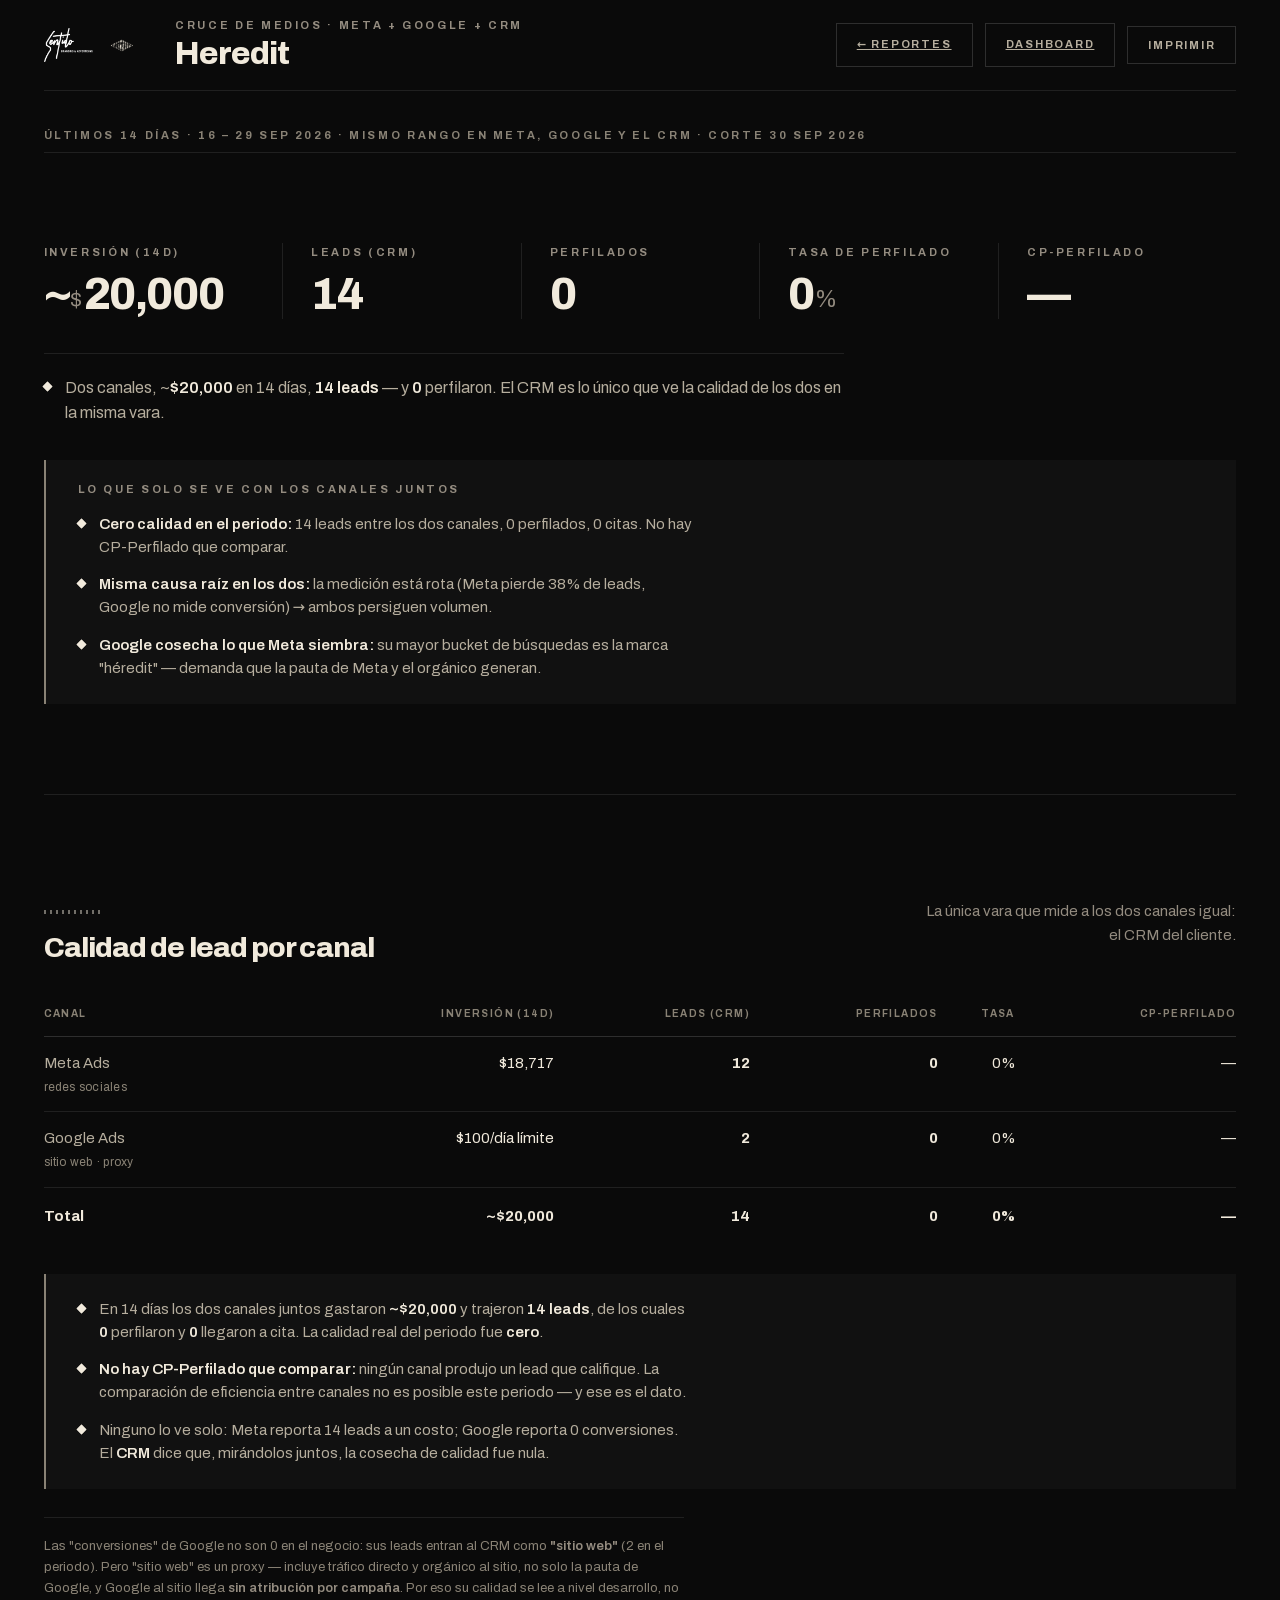
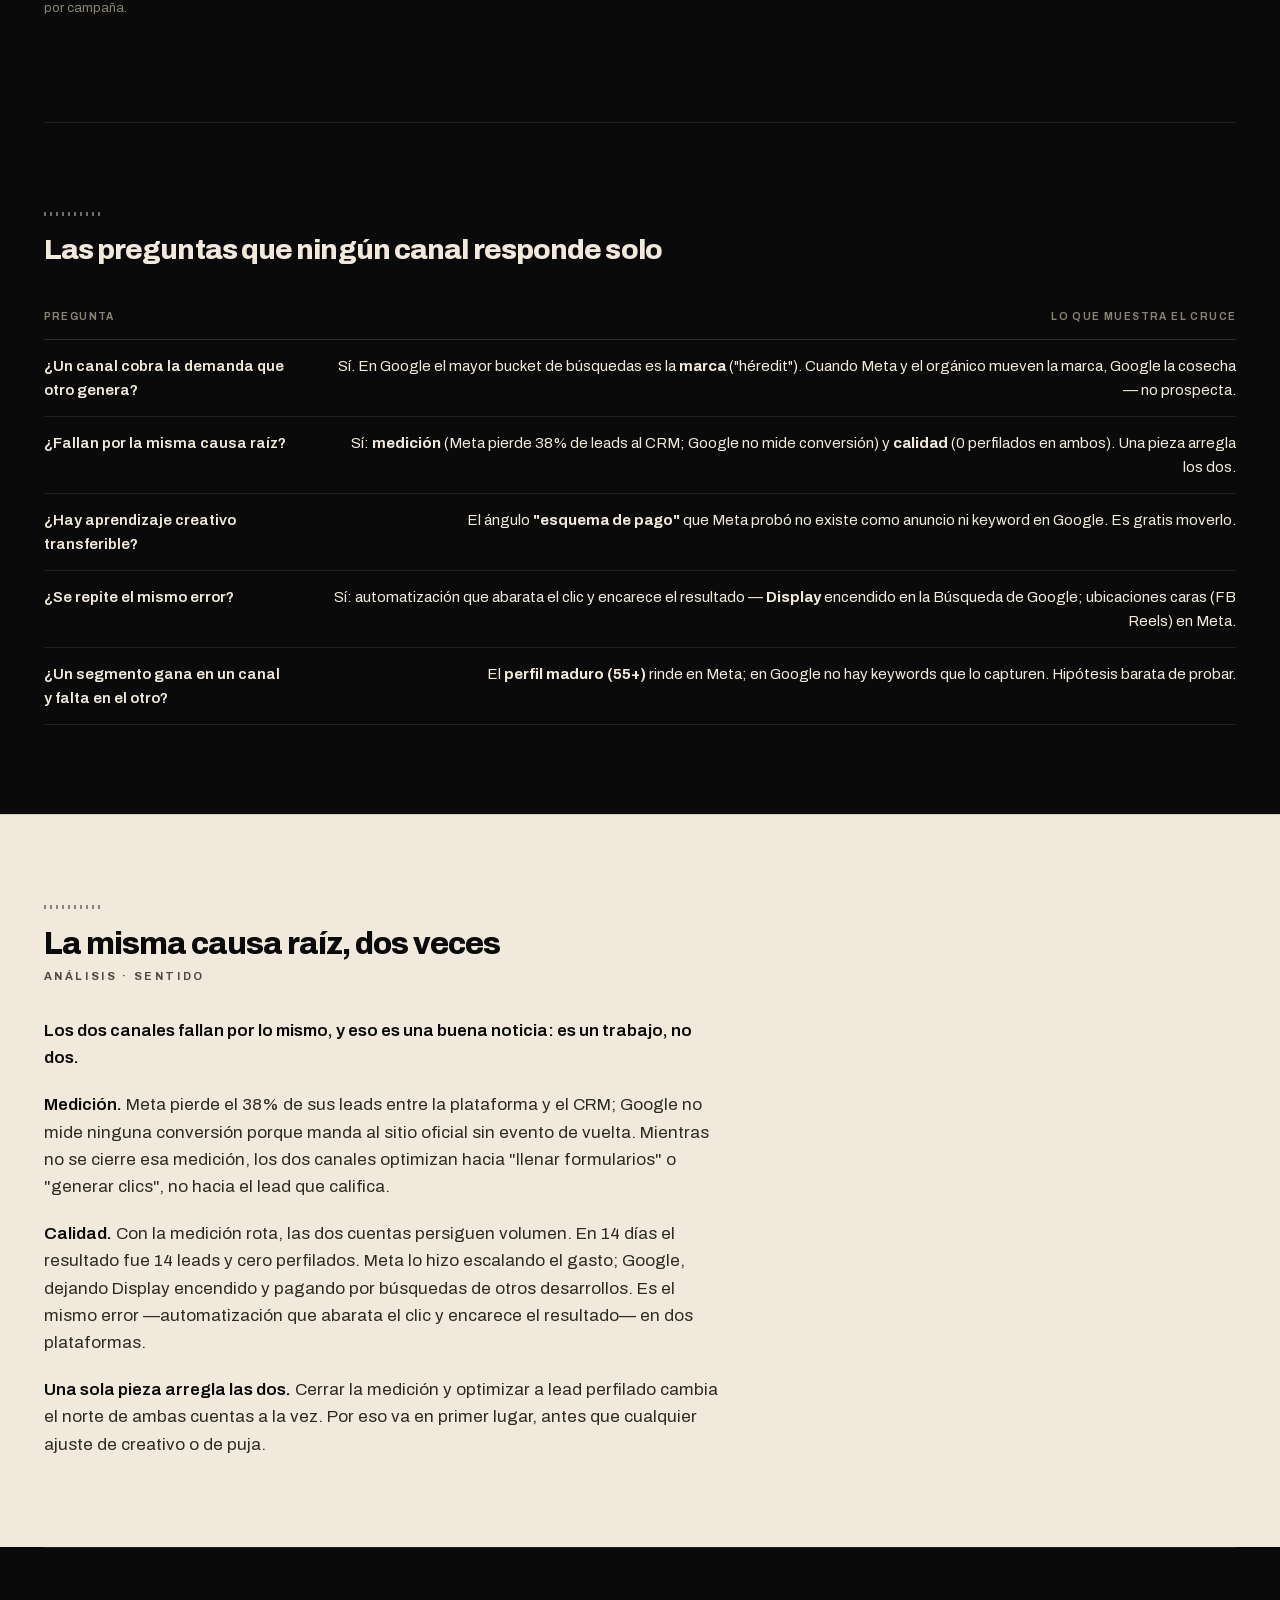
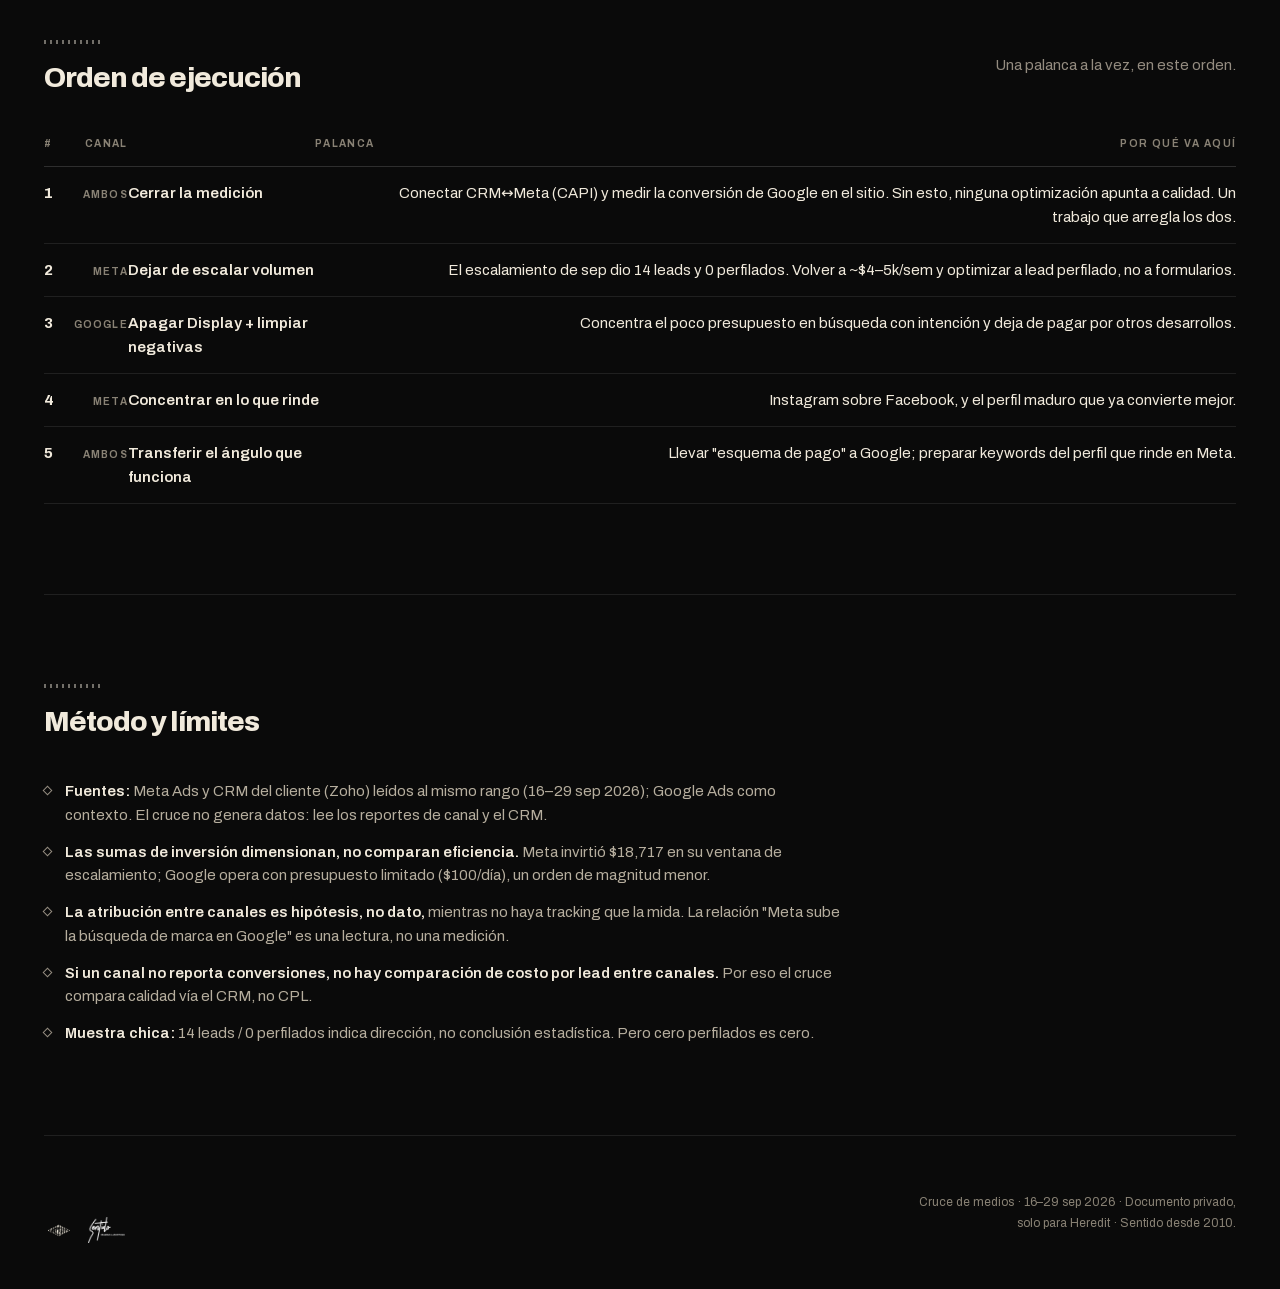
==== reportes/heredit/cruce-2026-09-30/index.html @ 1fc33a21 "Heredit: reporte de cruce de medios (Meta + Google + CRM), últimos 14 días - /reportes/heredit/cruce" ====
<!DOCTYPE html>
<html lang="es">
<head>
<meta charset="UTF-8">
<meta name="viewport" content="width=device-width, initial-scale=1">
<meta name="robots" content="noindex, nofollow">
<title>Heredit · Cruce de medios — 16–29 sep 2026</title>
<link rel="icon" href="/assets/favicon.png">
<link rel="apple-touch-icon" href="/assets/favicon-180.png">
<link rel="stylesheet" href="/assets/panel.css">
<link rel="stylesheet" href="/assets/reportes.css?v=2">
</head>
<body>
<div class="wrap">

  <header class="barra">
    <div class="marca">
      <img src="/assets/logo-sentido-nombre-light.png" alt="Sentido">
      <span class="ojo" aria-hidden="true"></span>
    </div>
    <div class="cliente">
      <span class="rotulo">Cruce de medios · Meta + Google + CRM</span>
      <h2>Heredit</h2>
    </div>
    <div class="controles no-print">
      <a class="btn btn--fantasma" href="/reportes/heredit">← Reportes</a>
      <a class="btn btn--fantasma" href="/heredit">Dashboard</a>
      <button class="btn btn--fantasma" id="imprimir" type="button">Imprimir</button>
    </div>
  </header>

  <section aria-label="Contexto" style="padding-block:28px 0">
    <p class="rotulo" style="color:var(--hueso-4)">
      Últimos 14 días · 16 – 29 sep 2026 · mismo rango en Meta, Google y el CRM · Corte 30 sep 2026
    </p>
  </section>

  <!-- Resumen / KPIs -->
  <section aria-label="Indicadores">
    <div class="kpis kpis--5" id="kpis"></div>
    <div class="an-kpi-slim"><span class="rombo rombo--lleno"></span>
      <span class="txt" id="headline"></span></div>
    <div class="analisis" style="margin-top:34px">
      <span class="rotulo">Lo que solo se ve con los canales juntos</span>
      <ul id="hallazgos"></ul>
    </div>
  </section>

  <!-- Calidad por canal (CRM) -->
  <section id="sec-calidad">
    <div class="cab"><div><div class="pleca"></div><h3>Calidad de lead por canal</h3></div>
      <p class="meta-nota">La única vara que mide a los dos canales igual: el CRM del cliente.</p></div>
    <table class="tabla">
      <thead><tr><th>Canal</th><th>Inversión (14d)</th><th>Leads (CRM)</th><th>Perfilados</th><th>Tasa</th><th>CP-Perfilado</th></tr></thead>
      <tbody id="calidad"></tbody>
    </table>
    <div class="analisis" style="margin-top:32px">
      <ul>
        <li><span class="rombo rombo--lleno"></span><span class="txt">En 14 días los dos canales juntos gastaron <b>~$20,000</b> y trajeron <b>14 leads</b>, de los cuales <b>0</b> perfilaron y <b>0</b> llegaron a cita. La calidad real del periodo fue <b>cero</b>.</span></li>
        <li><span class="rombo rombo--lleno"></span><span class="txt"><b>No hay CP-Perfilado que comparar:</b> ningún canal produjo un lead que califique. La comparación de eficiencia entre canales no es posible este periodo — y ese es el dato.</span></li>
        <li><span class="rombo rombo--lleno"></span><span class="txt">Ninguno lo ve solo: Meta reporta 14 leads a un costo; Google reporta 0 conversiones. El <b>CRM</b> dice que, mirándolos juntos, la cosecha de calidad fue nula.</span></li>
      </ul>
    </div>
    <p class="fuente-nota">Las "conversiones" de Google no son 0 en el negocio: sus leads entran al CRM como
      <b>"sitio web"</b> (2 en el periodo). Pero "sitio web" es un proxy — incluye tráfico directo y
      orgánico al sitio, no solo la pauta de Google, y Google al sitio llega <b>sin atribución por campaña</b>.
      Por eso su calidad se lee a nivel desarrollo, no por campaña.</p>
  </section>

  <!-- Las preguntas del cruce -->
  <section id="sec-preguntas">
    <div class="cab"><div><div class="pleca"></div><h3>Las preguntas que ningún canal responde solo</h3></div></div>
    <table class="tabla">
      <thead><tr><th>Pregunta</th><th>Lo que muestra el cruce</th></tr></thead>
      <tbody id="preguntas"></tbody>
    </table>
  </section>

  <!-- Causa raíz común -->
  <section class="papel" id="sec-causa">
    <div class="lectura" style="max-width:820px"><div class="pleca"></div><h3>La misma causa raíz, dos veces</h3>
      <div class="firma">Análisis · Sentido</div>
      <p><span class="en">Los dos canales fallan por lo mismo, y eso es una buena noticia: es un trabajo, no dos.</span></p>
      <p><span class="en">Medición.</span> Meta pierde el 38% de sus leads entre la plataforma y el CRM; Google no mide ninguna conversión porque manda al sitio oficial sin evento de vuelta. Mientras no se cierre esa medición, los dos canales optimizan hacia "llenar formularios" o "generar clics", no hacia el lead que califica.</p>
      <p><span class="en">Calidad.</span> Con la medición rota, las dos cuentas persiguen volumen. En 14 días el resultado fue 14 leads y cero perfilados. Meta lo hizo escalando el gasto; Google, dejando Display encendido y pagando por búsquedas de otros desarrollos. Es el mismo error —automatización que abarata el clic y encarece el resultado— en dos plataformas.</p>
      <p><span class="en">Una sola pieza arregla las dos.</span> Cerrar la medición y optimizar a lead perfilado cambia el norte de ambas cuentas a la vez. Por eso va en primer lugar, antes que cualquier ajuste de creativo o de puja.</p>
    </div>
  </section>

  <!-- Orden de ejecución -->
  <section id="sec-orden">
    <div class="cab"><div><div class="pleca"></div><h3>Orden de ejecución</h3></div>
      <p class="meta-nota">Una palanca a la vez, en este orden.</p></div>
    <table class="tabla">
      <thead><tr><th>#</th><th>Canal</th><th>Palanca</th><th>Por qué va aquí</th></tr></thead>
      <tbody id="orden"></tbody>
    </table>
  </section>

  <!-- Método -->
  <section id="sec-metodo">
    <div class="cab"><div><div class="pleca"></div><h3>Método y límites</h3></div></div>
    <ul class="metodo">
      <li><span class="rombo"></span><span><b>Fuentes:</b> Meta Ads y CRM del cliente (Zoho) leídos al mismo rango (16–29 sep 2026); Google Ads como contexto. El cruce no genera datos: lee los reportes de canal y el CRM.</span></li>
      <li><span class="rombo"></span><span><b>Las sumas de inversión dimensionan, no comparan eficiencia.</b> Meta invirtió $18,717 en su ventana de escalamiento; Google opera con presupuesto limitado ($100/día), un orden de magnitud menor.</span></li>
      <li><span class="rombo"></span><span><b>La atribución entre canales es hipótesis, no dato,</b> mientras no haya tracking que la mida. La relación "Meta sube la búsqueda de marca en Google" es una lectura, no una medición.</span></li>
      <li><span class="rombo"></span><span><b>Si un canal no reporta conversiones, no hay comparación de costo por lead entre canales.</b> Por eso el cruce compara calidad vía el CRM, no CPL.</span></li>
      <li><span class="rombo"></span><span><b>Muestra chica:</b> 14 leads / 0 perfilados indica dirección, no conclusión estadística. Pero cero perfilados es cero.</span></li>
    </ul>
  </section>

  <footer>
    <div class="fm"><span class="ojo" aria-hidden="true"></span>
      <img class="nom" src="/assets/logo-sentido-nombre-light.png" alt="Sentido"></div>
    <p class="fnota">Cruce de medios · 16–29 sep 2026 · Documento privado, solo para Heredit · Sentido desde 2010.</p>
  </footer>
</div>

<script>
fetch('/api/session').then(r=>r.json()).then(s=>{ if(!s.authed) location.href='/'; }).catch(()=>{});

const esMX = n => (Number(n)||0).toLocaleString('es-MX');
const money = v => '<span class="cur">$</span>'+esMX(Math.round(v));

const KPIS=[
  {r:'Inversión (14d)', v:'~<span class="cur">$</span>20,000'},
  {r:'Leads (CRM)', v:'14'},
  {r:'Perfilados', v:'0'},
  {r:'Tasa de perfilado', v:'0<span class="cur" style="margin-left:.06em">%</span>'},
  {r:'CP-Perfilado', v:'—'},
];
document.getElementById('kpis').innerHTML = KPIS.map(k=>
  `<div class="kpi"><div class="rotulo">${k.r}</div><div class="cifra num">${k.v}</div></div>`).join('');
document.getElementById('headline').innerHTML =
  'Dos canales, ~<b>$20,000</b> en 14 días, <b>14 leads</b> — y <b>0</b> perfilaron. El CRM es lo único que ve la calidad de los dos en la misma vara.';

document.getElementById('hallazgos').innerHTML = [
  '<b>Cero calidad en el periodo:</b> 14 leads entre los dos canales, 0 perfilados, 0 citas. No hay CP-Perfilado que comparar.',
  '<b>Misma causa raíz en los dos:</b> la medición está rota (Meta pierde 38% de leads, Google no mide conversión) → ambos persiguen volumen.',
  '<b>Google cosecha lo que Meta siembra:</b> su mayor bucket de búsquedas es la marca "héredit" — demanda que la pauta de Meta y el orgánico generan.'
].map(t=>`<li><span class="rombo rombo--lleno"></span><span class="txt">${t}</span></li>`).join('');

// Calidad por canal
const CAL=[
  {c:'Meta Ads', sub:'redes sociales', inv:'<span class="cur">$</span>18,717', leads:'12', perf:'0', tasa:'0%', cpp:'—'},
  {c:'Google Ads', sub:'sitio web · proxy', inv:'$100/día límite', leads:'2', perf:'0', tasa:'0%', cpp:'—'},
  {c:'Total', sub:'', inv:'~$20,000', leads:'14', perf:'0', tasa:'0%', cpp:'—', total:true},
];
document.getElementById('calidad').innerHTML = CAL.map(r=>
  `<tr${r.total?' class="total"':''}><td>${r.c}${r.sub?'<span class="sub">'+r.sub+'</span>':''}</td>
    <td>${r.inv}</td><td class="hi">${r.leads}</td><td class="hi">${r.perf}</td><td>${r.tasa}</td><td>${r.cpp}</td></tr>`).join('');

// Preguntas del cruce
const PREG=[
  {q:'¿Un canal cobra la demanda que otro genera?', a:'Sí. En Google el mayor bucket de búsquedas es la <b>marca</b> ("héredit"). Cuando Meta y el orgánico mueven la marca, Google la cosecha — no prospecta.'},
  {q:'¿Fallan por la misma causa raíz?', a:'Sí: <b>medición</b> (Meta pierde 38% de leads al CRM; Google no mide conversión) y <b>calidad</b> (0 perfilados en ambos). Una pieza arregla los dos.'},
  {q:'¿Hay aprendizaje creativo transferible?', a:'El ángulo <b>"esquema de pago"</b> que Meta probó no existe como anuncio ni keyword en Google. Es gratis moverlo.'},
  {q:'¿Se repite el mismo error?', a:'Sí: automatización que abarata el clic y encarece el resultado — <b>Display</b> encendido en la Búsqueda de Google; ubicaciones caras (FB Reels) en Meta.'},
  {q:'¿Un segmento gana en un canal y falta en el otro?', a:'El <b>perfil maduro (55+)</b> rinde en Meta; en Google no hay keywords que lo capturen. Hipótesis barata de probar.'},
];
document.getElementById('preguntas').innerHTML = PREG.map(p=>
  `<tr><td style="color:var(--hueso);font-weight:600;max-width:32ch">${p.q}</td><td class="acc" style="padding-left:24px">${p.a}</td></tr>`).join('');

// Orden de ejecución
const ORD=[
  {n:'1', c:'Ambos', p:'Cerrar la medición', w:'Conectar CRM↔Meta (CAPI) y medir la conversión de Google en el sitio. Sin esto, ninguna optimización apunta a calidad. Un trabajo que arregla los dos.'},
  {n:'2', c:'Meta', p:'Dejar de escalar volumen', w:'El escalamiento de sep dio 14 leads y 0 perfilados. Volver a ~$4–5k/sem y optimizar a lead perfilado, no a formularios.'},
  {n:'3', c:'Google', p:'Apagar Display + limpiar negativas', w:'Concentra el poco presupuesto en búsqueda con intención y deja de pagar por otros desarrollos.'},
  {n:'4', c:'Meta', p:'Concentrar en lo que rinde', w:'Instagram sobre Facebook, y el perfil maduro que ya convierte mejor.'},
  {n:'5', c:'Ambos', p:'Transferir el ángulo que funciona', w:'Llevar "esquema de pago" a Google; preparar keywords del perfil que rinde en Meta.'},
];
document.getElementById('orden').innerHTML = ORD.map(o=>
  `<tr><td class="hi" style="text-align:left">${o.n}</td><td><span class="estado">${o.c}</span></td>
    <td style="text-align:left;color:var(--hueso);font-weight:600;padding-right:20px">${o.p}</td><td class="acc">${o.w}</td></tr>`).join('');

document.getElementById('imprimir').addEventListener('click',()=>window.print());
</script>
</body>
</html>
---- assets/panel.css ----
/* ═══════════════════════════════════════════════════════════════
   ads.sentido.mx — Panel interno de resultados
   Sistema visual estricto de Sentido: tinta + hueso, Archivo,
   buril como material, rombo como módulo. Sin color, sin tarjetas.
   ═══════════════════════════════════════════════════════════════ */

/* Archivo variable, auto-hospedada (sin Google Fonts en runtime) */
@font-face{
  font-family:'Archivo';font-style:normal;font-weight:100 900;font-stretch:75% 125%;
  font-display:swap;src:url(./fonts/archivo-latin.woff2) format('woff2');
  unicode-range:U+0000-00FF,U+0131,U+0152-0153,U+02BB-02BC,U+02C6,U+02DA,U+02DC,U+0304,U+0308,U+0329,U+2000-206F,U+20AC,U+2122,U+2191,U+2193,U+2212,U+2215,U+FEFF,U+FFFD;
}
@font-face{
  font-family:'Archivo';font-style:normal;font-weight:100 900;font-stretch:75% 125%;
  font-display:swap;src:url(./fonts/archivo-latin-ext.woff2) format('woff2');
  unicode-range:U+0100-02BA,U+02BD-02C5,U+02C7-02CC,U+02CE-02D7,U+02DD-02FF,U+0304,U+0308,U+0329,U+1D00-1DBF,U+1E00-1E9F,U+1EF2-1EFF,U+2020,U+20A0-20AB,U+20AD-20C0,U+2113,U+2C60-2C7F,U+A720-A7FF;
}

:root{
  --tinta:#0A0A0A; --tinta-2:#111111; --tinta-3:#161616; --tinta-4:#1A1A1A;
  --hueso:#F1EADC; --hueso-2:#B6AE9E; --hueso-3:#948C80; --hueso-4:#898275;
  --linea:#202020; --linea-2:#2E2E2E;
  --err:#E0A79C; --err-borde:#B4655A;
  --ancho:1300px; --lectura:780px;
  --gutter:clamp(20px,3.4vw,48px);
  --sec:clamp(56px,7vw,104px);
  --ease:cubic-bezier(.22,.75,.20,1);
  --archivo:'Archivo',system-ui,-apple-system,'Segoe UI',sans-serif;
  color-scheme:dark;
}
*{box-sizing:border-box}
html{-webkit-text-size-adjust:100%}
body{margin:0;background:var(--tinta);color:var(--hueso-2);font-family:var(--archivo);
  font-size:1.0625rem;line-height:1.6;font-weight:400;-webkit-font-smoothing:antialiased;text-rendering:optimizeLegibility}
h1,h2,h3,h4{color:var(--hueso);margin:0;line-height:1;letter-spacing:-.032em;text-wrap:balance;font-weight:800}
a{color:inherit}
.num{font-variant-numeric:tabular-nums;font-feature-settings:"tnum" 1}
[hidden]{display:none!important}

.wrap{max-width:var(--ancho);margin:0 auto;padding-inline:var(--gutter)}

/* ── Primitivas de marca ── */
.rotulo{font-size:.6875rem;letter-spacing:.24em;text-transform:uppercase;font-weight:700;color:var(--hueso-3);line-height:1}
.pleca{height:4px;width:56px;background:repeating-linear-gradient(90deg,var(--hueso) 0 2px,transparent 2px 6px);opacity:.45;margin-bottom:20px}
.rombo{width:7px;height:7px;border:1px solid var(--hueso-3);transform:rotate(45deg);display:inline-block}
.rombo--lleno{background:var(--hueso);border-color:var(--hueso)}
/* El ojo grabado: trama de buril enmascarada por la silueta del isotipo, para
   que la marca se lea como grabado y no como PNG negro perdido en el fondo. */
.ojo{width:30px;height:30px;flex:0 0 auto;
  background-image:repeating-linear-gradient(92deg,#F1EADC 0 1.15px,rgba(241,234,220,.34) 1.15px 2.3px);
  -webkit-mask:url(/assets/isotipo-sentido.png) center/contain no-repeat;
  mask:url(/assets/isotipo-sentido.png) center/contain no-repeat}
.buril{position:absolute;inset:0;pointer-events:none;
  background-image:repeating-linear-gradient(var(--ang,90deg),var(--trazo,#F1EADC) 0 var(--peso,.6px),transparent var(--peso,.6px) var(--paso,5px));
  opacity:var(--tono,.05)}

/* ── Barra ── */
.barra{display:flex;align-items:center;gap:clamp(16px,3vw,40px);flex-wrap:wrap;min-height:80px;
  padding-block:20px;border-bottom:1px solid var(--linea)}
.marca{display:flex;align-items:center;gap:14px;flex:0 0 auto}
.marca img{height:34px;width:auto;display:block}
.cliente{display:flex;flex-direction:column;gap:7px;flex:1 1 auto;min-width:120px}
.cliente h2{font-size:clamp(1.5rem,2.6vw,2rem)}

/* ── Controles: selector de rango tipo Swydo ── */
.controles{display:flex;gap:12px;align-items:center;flex-wrap:wrap;flex:0 0 auto}
.selrango{position:relative}
.selrango>button{appearance:none;cursor:pointer;font-family:inherit;background:transparent;
  border:1px solid var(--linea-2);color:var(--hueso-2);padding:11px 16px;display:flex;gap:12px;align-items:center;
  font-size:.8125rem;letter-spacing:.02em;transition:border-color .3s var(--ease)}
.selrango>button:hover{border-color:var(--hueso-4)}
.selrango>button .cal{color:var(--hueso-4)}
.selrango>button .rng{font-variant-numeric:tabular-nums;color:var(--hueso)}
.panelrango{position:absolute;top:calc(100% + 8px);right:0;z-index:40;width:min(340px,90vw);
  background:var(--tinta-2);border:1px solid var(--linea-2);padding:18px}
.panelrango .rotulo{margin-bottom:12px;display:block}
.presets{display:flex;flex-wrap:wrap;gap:8px;margin-bottom:16px}
.presets button{appearance:none;cursor:pointer;font-family:inherit;background:transparent;border:1px solid var(--linea);
  color:var(--hueso-3);padding:8px 12px;font-size:.75rem;letter-spacing:.02em;transition:.25s var(--ease)}
.presets button:hover{color:var(--hueso);border-color:var(--hueso-4)}
.presets button[aria-pressed="true"]{background:var(--hueso);color:var(--tinta);border-color:var(--hueso)}
.custom{display:grid;grid-template-columns:1fr 1fr;gap:10px;padding-top:14px;border-top:1px solid var(--linea)}
.custom label{display:flex;flex-direction:column;gap:6px;font-size:.6875rem;letter-spacing:.16em;text-transform:uppercase;font-weight:700;color:var(--hueso-4)}
.custom input{font-family:inherit;background:var(--tinta-3);border:1px solid var(--linea-2);color:var(--hueso);padding:9px 10px;font-size:.8125rem}
.cmp{margin-top:14px;display:flex;align-items:center;gap:10px;font-size:.8125rem;color:var(--hueso-3)}
.cmp input{accent-color:var(--hueso)}

.btn{appearance:none;cursor:pointer;font-family:inherit;font-size:.6875rem;letter-spacing:.16em;text-transform:uppercase;
  font-weight:700;padding:12px 20px;background:var(--hueso);color:var(--tinta);border:0;box-shadow:0 2px 0 0 var(--hueso-4);
  transition:box-shadow .15s var(--ease),transform .15s var(--ease)}
.btn:hover{box-shadow:0 4px 0 0 var(--hueso-4)}
.btn:active{box-shadow:0 1px 0 0 var(--hueso-4);transform:translateY(1px)}
.btn--fantasma{background:transparent;color:var(--hueso-2);border:1px solid var(--linea-2);box-shadow:none}
.btn--fantasma:hover{border-color:var(--hueso-4);box-shadow:none}

/* ── Banner (estado de datos) ── */
.banner{display:flex;align-items:center;gap:12px;padding:12px 16px;margin-top:20px;
  background:var(--tinta-2);border-left:2px solid var(--hueso-4);font-size:.875rem;color:var(--hueso-3)}
.banner b{color:var(--hueso-2);font-weight:600}
.banner .rombo{flex:0 0 auto}

/* ── Secciones ── */
section{padding-block:var(--sec)}
section+section{border-top:1px solid var(--linea)}
.cab{display:flex;justify-content:space-between;align-items:flex-end;gap:24px;flex-wrap:wrap;margin-bottom:44px}
.cab h3{font-size:clamp(1.375rem,2.2vw,1.875rem)}
.cab .meta-nota{font-size:.9375rem;color:var(--hueso-3);max-width:36ch;text-align:right}

/* ── KPIs: plancha de renglones ── */
.kpis{display:grid;grid-template-columns:repeat(4,1fr)}
.kpi{padding:4px 28px;border-left:1px solid var(--linea)}
.kpi:first-child{padding-left:0;border-left:0}
.kpi .rotulo{margin-bottom:16px}
.kpi .cifra{font-size:clamp(2rem,3.4vw,2.9rem);font-weight:800;color:var(--hueso);line-height:.95;letter-spacing:-.032em}
.kpi .cifra .cur{font-weight:300;font-size:.55em;color:var(--hueso-3);margin-right:.12em;vertical-align:.06em}
.kpi .pie{margin-top:14px;display:flex;align-items:center;gap:10px;min-height:20px}
.delta{display:inline-flex;align-items:center;gap:6px;font-size:.8125rem;font-weight:600;font-variant-numeric:tabular-nums;color:var(--hueso-2)}
.delta .arw{color:var(--hueso-3);font-size:.7rem}
.delta .vs{color:var(--hueso-4);font-weight:400;letter-spacing:.04em}

/* ── Columnas con regla ── */
.cols{display:grid;grid-template-columns:1fr 1fr}
.col{padding:0 clamp(20px,3vw,48px);border-left:1px solid var(--linea)}
.col:first-child{padding-left:0;border-left:0}
.col-cab{display:flex;align-items:baseline;justify-content:space-between;gap:12px;margin-bottom:26px;padding-bottom:18px;border-bottom:1px solid var(--linea)}
.col-cab h4{font-size:1.3125rem;color:var(--hueso)}
.col-cab .fuente{font-size:.6875rem;letter-spacing:.14em;text-transform:uppercase;font-weight:700;color:var(--hueso-4)}
.renglon{display:grid;grid-template-columns:1fr auto auto;align-items:baseline;gap:16px;padding:14px 0;border-bottom:1px solid var(--linea)}
.renglon:last-child{border-bottom:0}
.renglon .et{color:var(--hueso-3);font-size:.9375rem}
.renglon .val{color:var(--hueso);font-weight:600;font-size:1.0625rem;font-variant-numeric:tabular-nums;text-align:right;min-width:90px}
.renglon .dl{text-align:right;min-width:74px}
.aviso{margin-top:22px;padding:14px 16px;border:1px solid var(--linea-2);display:flex;gap:12px;align-items:flex-start}
.aviso .rombo{margin-top:6px;flex:0 0 auto;border-color:var(--err-borde)}
.aviso p{margin:0;font-size:.875rem;color:var(--hueso-3);line-height:1.5}
.aviso b{color:var(--hueso-2);font-weight:600}

/* ── Tendencia ── */
.trend{display:grid;grid-template-columns:1fr 1fr;gap:clamp(24px,4vw,56px)}
.grafo{position:relative}
.grafo h4{font-size:1.125rem;color:var(--hueso);margin-bottom:4px}
.grafo .gsub{font-size:.8125rem;color:var(--hueso-4);margin-bottom:20px}
.grafo svg{width:100%;height:auto;display:block;overflow:visible}
.gline{fill:none;stroke:var(--hueso-2);stroke-width:1.6}
.garea{fill:var(--hueso);opacity:.06}
.ggrid{stroke:var(--linea);stroke-width:1}
.gbase{stroke:var(--linea-2);stroke-width:1}
.gtick{fill:var(--hueso-4);font-size:10px;font-weight:700;letter-spacing:.1em}
.gcursor{stroke:var(--hueso-3);stroke-width:1;stroke-dasharray:2 3;opacity:0}
.tip{position:fixed;pointer-events:none;background:var(--tinta-2);border:1px solid var(--linea-2);padding:8px 11px;
  font-size:.75rem;color:var(--hueso-2);opacity:0;transform:translate(-50%,-115%);white-space:nowrap;transition:opacity .12s;z-index:50}
.tip b{color:var(--hueso);font-weight:600;font-variant-numeric:tabular-nums}

/* ── Análisis (Nivel 1: callouts computados) ── */
.analisis{margin-top:44px;background:var(--tinta-2);padding:24px clamp(20px,3vw,32px);border-left:2px solid var(--hueso-4)}
.analisis>.rotulo{display:block;margin-bottom:18px}
.analisis ul{list-style:none;margin:0;padding:0;display:flex;flex-direction:column;gap:14px}
.analisis li{display:grid;grid-template-columns:auto 1fr;gap:14px;align-items:start}
.analisis li .rombo{margin-top:7px}
.analisis li .txt{color:var(--hueso-2);font-size:.9375rem;line-height:1.55;max-width:66ch}
.analisis li .txt b{color:var(--hueso);font-weight:600;font-variant-numeric:tabular-nums}
.an-kpi-slim{margin-top:34px;padding-top:22px;border-top:1px solid var(--linea);display:grid;grid-template-columns:auto 1fr;gap:14px;align-items:start;max-width:80ch}
.an-kpi-slim .rombo{margin-top:7px}
.an-kpi-slim .txt{color:var(--hueso-2);font-size:1rem;line-height:1.55}
.an-kpi-slim .txt b{color:var(--hueso);font-weight:600;font-variant-numeric:tabular-nums}

/* ── Papel: lectura ── */
.papel{--tinta:#F1EADC;--tinta-2:#E8E0D0;--tinta-3:#DED5C2;--tinta-4:#D5CBB6;
  --hueso:#0A0A0A;--hueso-2:#2E2A24;--hueso-3:#514B42;--hueso-4:#5C564C;--linea:#D8CFBC;--linea-2:#C4B9A2;
  background:var(--tinta);color:var(--hueso-2);margin-inline:calc(-1*var(--gutter));padding-inline:var(--gutter)}
.papel .pleca{background:repeating-linear-gradient(90deg,var(--hueso) 0 2px,transparent 2px 6px)}
.lectura{max-width:var(--lectura)}
.lectura h3{color:var(--hueso);font-size:clamp(1.5rem,2.4vw,2rem);margin-bottom:8px}
.lectura .firma{font-size:.6875rem;letter-spacing:.24em;text-transform:uppercase;font-weight:700;color:var(--hueso-3);margin-bottom:32px}
.lectura p{color:var(--hueso-2);margin:0 0 20px;max-width:68ch}
.lectura p b,.lectura p .en{color:var(--hueso);font-weight:600}
.lectura p:last-child{margin-bottom:0}

/* ── Pie ── */
footer{border-top:1px solid var(--linea);padding-block:44px;display:flex;justify-content:space-between;align-items:flex-end;gap:28px;flex-wrap:wrap}
footer .fm{display:flex;align-items:center;gap:14px}
footer .fm img.nom{height:26px;width:auto;opacity:.9}
footer .fm img.iso{height:30px;width:auto;opacity:.7}
footer .fnota{font-size:.75rem;color:var(--hueso-4);line-height:1.7;text-align:right;max-width:42ch}

/* ── Login ── */
.login-wrap{min-height:100vh;display:grid;place-items:center;padding:24px;position:relative;overflow:hidden}
.login-caja{width:min(400px,100%);position:relative;z-index:2}
.login-caja .marca{justify-content:center;margin-bottom:36px}
.login-caja .marca img{height:40px}
.login-caja h1{font-size:1.875rem;text-align:center;margin-bottom:6px}
.login-caja .sub{text-align:center;color:var(--hueso-3);font-size:.9375rem;margin:0 0 32px}
.login-form{display:flex;flex-direction:column;gap:14px}
.login-form input{font-family:inherit;background:var(--tinta-3);border:1px solid var(--linea-2);color:var(--hueso);padding:14px 16px;font-size:1rem}
.login-form input:focus{outline:2px solid var(--hueso-4);outline-offset:1px}
.login-form .btn{width:100%;justify-content:center;text-align:center;padding:15px}
.login-err{color:var(--err);font-size:.875rem;text-align:center;min-height:20px}

/* ── Índice de marcas ── */
.indice{padding-block:var(--sec)}
.indice .plancha{display:flex;flex-direction:column;border-top:1px solid var(--linea)}
.indice .renglon-marca{display:grid;grid-template-columns:1fr auto auto;align-items:center;gap:20px;
  padding:22px 4px;border-bottom:1px solid var(--linea);text-decoration:none;position:relative;transition:padding-left .3s var(--ease)}
.indice .renglon-marca:hover{padding-left:16px}
.indice .renglon-marca .nom{color:var(--hueso);font-size:1.3125rem;font-weight:800;letter-spacing:-.03em}
.indice .renglon-marca .redes{color:var(--hueso-4);font-size:.6875rem;letter-spacing:.16em;text-transform:uppercase;font-weight:700}
.indice .renglon-marca .flecha{color:var(--hueso-3);font-size:1.1rem}

/* ── Estados de carga ── */
.cargando{padding:80px 0;text-align:center;color:var(--hueso-4);font-size:.9375rem;letter-spacing:.02em}

@media (max-width:900px){
  .kpis{grid-template-columns:1fr 1fr;gap:8px 0}
  .kpi{padding:18px 22px;border-top:1px solid var(--linea)}
  .kpi:nth-child(-n+2){border-top:0}
  .kpi:nth-child(odd){padding-left:0;border-left:0}
  .cols{grid-template-columns:1fr}
  .col{padding:0;border-left:0}
  .col+.col{margin-top:40px;padding-top:40px;border-top:1px solid var(--linea)}
  .trend{grid-template-columns:1fr}
}
@media (max-width:560px){
  .kpis{grid-template-columns:1fr}
  .kpi{padding:20px 0;border-left:0;border-top:1px solid var(--linea)}
  .kpi:first-child{border-top:0}
  .controles{width:100%}
  .selrango{flex:1}
  .selrango>button{width:100%;justify-content:space-between}
}
@media (prefers-reduced-motion:reduce){*{transition:none!important;animation:none!important}}

/* ── Impresión (para el PDF del mes) ── */
@media print{
  body{background:#fff;color:#000}
  .controles,.no-print{display:none!important}
  section{break-inside:avoid}
}
---- assets/reportes.css ----
/* ═══════════════════════════════════════════════════════════════
   ads.sentido.mx — Reportes de pauta (auditorías y cortes)
   Complementa panel.css. Mismo sistema: tinta + hueso, Archivo,
   sin color, sin tarjetas. Barras y tablas con regla y densidad.
   ═══════════════════════════════════════════════════════════════ */

/* ── KPIs de 5 (auditoría trae CP-Perfilado + tasa) ── */
.kpis--5{grid-template-columns:repeat(5,1fr)}
@media (max-width:900px){ .kpis--5{grid-template-columns:1fr 1fr} .kpis--5 .kpi:nth-child(-n+2){border-top:0} }
@media (max-width:560px){ .kpis--5{grid-template-columns:1fr} }

/* ── Tag de canal / tipo ── */
.tag{display:inline-block;font-size:.625rem;letter-spacing:.18em;text-transform:uppercase;font-weight:700;
  color:var(--hueso-3);border:1px solid var(--linea-2);padding:4px 9px;line-height:1}
.tag--full{background:var(--hueso);color:var(--tinta);border-color:var(--hueso)}

/* ── Índice de reportes: planchas de renglones (sin tarjetas) ── */
.replist{border-top:1px solid var(--linea);margin-top:8px}
.repitem{display:block;text-decoration:none;padding:30px 4px;border-bottom:1px solid var(--linea);
  transition:padding-left .3s var(--ease)}
.repitem:hover{padding-left:16px}
.repitem__top{display:flex;align-items:center;gap:12px;flex-wrap:wrap;margin-bottom:14px}
.repitem__top .tags{display:flex;gap:8px;flex-wrap:wrap}
.repitem__top .corte{margin-left:auto;font-size:.6875rem;letter-spacing:.14em;text-transform:uppercase;font-weight:700;color:var(--hueso-4)}
.repitem h3{font-size:clamp(1.25rem,2vw,1.6rem);margin-bottom:6px}
.repitem .per{font-size:.8125rem;letter-spacing:.02em;color:var(--hueso-4);font-variant-numeric:tabular-nums;margin-bottom:16px}
.repitem .desc{color:var(--hueso-2);font-size:.9375rem;line-height:1.6;max-width:74ch;margin-bottom:20px}
.repitem__k{display:flex;gap:0;flex-wrap:wrap;border-top:1px solid var(--linea);max-width:560px}
.repitem__k .k{padding:14px 22px 0 0;margin-right:22px;border-right:1px solid var(--linea)}
.repitem__k .k:last-child{border-right:0}
.repitem__k .kl{font-size:.625rem;letter-spacing:.16em;text-transform:uppercase;font-weight:700;color:var(--hueso-4);margin-bottom:6px}
.repitem__k .kv{font-size:1.375rem;font-weight:800;color:var(--hueso);line-height:1;font-variant-numeric:tabular-nums}
.repitem__k .kv .cur{font-weight:300;font-size:.55em;color:var(--hueso-3);margin-right:.1em}
.repitem .flechas{margin-top:20px;font-size:.6875rem;letter-spacing:.16em;text-transform:uppercase;font-weight:700;color:var(--hueso-3)}
.repitem:hover .flechas{color:var(--hueso)}

/* resumen del archivo (mini-KPIs arriba del índice) */
.arch{display:grid;grid-template-columns:repeat(4,1fr);border:1px solid var(--linea);margin:36px 0}
.arch .a{padding:22px 24px;border-left:1px solid var(--linea)}
.arch .a:first-child{border-left:0}
.arch .a .rotulo{margin-bottom:12px;display:block}
.arch .a .v{font-size:1.75rem;font-weight:800;color:var(--hueso);line-height:1;font-variant-numeric:tabular-nums}
.arch .a .s{margin-top:10px;font-size:.75rem;color:var(--hueso-4);line-height:1.4}
@media (max-width:760px){ .arch{grid-template-columns:1fr 1fr} .arch .a:nth-child(-n+2){border-top:0} .arch .a:nth-child(odd){border-left:0} .arch .a:nth-child(n+3){border-top:1px solid var(--linea)} }

/* ── Barras horizontales (ubicaciones, demografía) ── */
.hbars{display:flex;flex-direction:column}
.hbar{display:grid;grid-template-columns:minmax(120px,1.1fr) 1fr auto;align-items:center;gap:16px;
  padding:13px 0;border-bottom:1px solid var(--linea)}
.hbar:last-child{border-bottom:0}
.hbar .lab{color:var(--hueso-2);font-size:.9375rem}
.hbar .lab small{display:block;color:var(--hueso-4);font-size:.6875rem;letter-spacing:.06em;margin-top:2px}
.hbar .track{height:10px;background:var(--tinta-3);position:relative;overflow:hidden}
.hbar .fill{position:absolute;inset:0 auto 0 0;background:var(--hueso);opacity:.85}
.hbar .fill--soft{opacity:.32}
.hbar .val{text-align:right;color:var(--hueso);font-weight:600;font-size:.9375rem;font-variant-numeric:tabular-nums;min-width:120px}
.hbar .val b{color:var(--hueso)}
.hbar .val small{color:var(--hueso-4);font-weight:400;font-size:.75rem;margin-left:8px}

/* ── Tabla densa (creativos, conjuntos, plan, funnel) ── */
.tabla{width:100%;border-collapse:collapse;font-variant-numeric:tabular-nums}
.tabla th{font-size:.625rem;letter-spacing:.14em;text-transform:uppercase;font-weight:700;color:var(--hueso-4);
  text-align:right;padding:0 0 14px;border-bottom:1px solid var(--linea-2);white-space:nowrap}
.tabla th:first-child{text-align:left}
.tabla td{padding:14px 0;border-bottom:1px solid var(--linea);color:var(--hueso);font-size:.9375rem;text-align:right;vertical-align:top}
.tabla td:first-child{text-align:left;color:var(--hueso-2);padding-right:20px}
.tabla td.hi{color:var(--hueso);font-weight:700}
.tabla td .sub{display:block;color:var(--hueso-4);font-size:.75rem;margin-top:3px;letter-spacing:.02em}
.tabla tr.total td{border-top:1px solid var(--linea-2);border-bottom:0;color:var(--hueso);font-weight:700;padding-top:16px}
.estado{font-size:.625rem;letter-spacing:.12em;text-transform:uppercase;font-weight:700;color:var(--hueso-4);white-space:nowrap}
.acc{color:var(--hueso-2);font-size:.8125rem;text-align:left}
@media (max-width:640px){ .tabla{font-size:.8125rem} .tabla th{font-size:.5625rem} .tabla td{font-size:.8125rem} }

/* ── Funnel (CRM) ── */
.funnel{display:flex;flex-direction:column;gap:2px;max-width:640px}
.fstep{display:grid;grid-template-columns:150px 1fr;align-items:center;gap:16px}
.fstep .fl{font-size:.875rem;color:var(--hueso-2);text-align:right}
.fstep .fl.star{color:var(--hueso);font-weight:700}
.fstep .fbar{position:relative;height:34px;background:var(--tinta-3)}
.fstep .fbar i{position:absolute;inset:0 auto 0 0;background:var(--hueso);opacity:.16;display:block}
.fstep.star .fbar i{opacity:.9}
.fstep .fbar span{position:absolute;left:12px;top:50%;transform:translateY(-50%);font-size:.8125rem;
  font-weight:700;color:var(--hueso);font-variant-numeric:tabular-nums;z-index:2}
.fstep.star .fbar span{color:var(--tinta)}
.fstep .fbar em{position:absolute;right:12px;top:50%;transform:translateY(-50%);font-style:normal;
  font-size:.75rem;color:var(--hueso-3);font-variant-numeric:tabular-nums;z-index:2}
/* en la fila destacada el % queda sobre la pista oscura (la barra es corta): mantener claro */
.fstep.star .fbar em{color:var(--hueso-2)}

/* dos columnas de contenido con regla (para cruce KPIs + texto) */
.split{display:grid;grid-template-columns:1fr 1fr;gap:clamp(24px,4vw,56px)}
@media (max-width:820px){ .split{grid-template-columns:1fr;gap:40px} }

/* nota de fuente / método */
.fuente-nota{margin-top:28px;font-size:.8125rem;color:var(--hueso-4);line-height:1.6;max-width:80ch;
  padding-top:18px;border-top:1px solid var(--linea)}
.fuente-nota b{color:var(--hueso-3);font-weight:600}

/* lista método */
.metodo{list-style:none;margin:0;padding:0;display:flex;flex-direction:column;gap:14px;max-width:80ch}
.metodo li{display:grid;grid-template-columns:auto 1fr;gap:14px;align-items:start;color:var(--hueso-2);font-size:.9375rem;line-height:1.55}
.metodo li .rombo{margin-top:7px}
.metodo li b{color:var(--hueso);font-weight:600}

/* volver */
.volver{font-size:.6875rem;letter-spacing:.14em;text-transform:uppercase;font-weight:700;color:var(--hueso-3);text-decoration:none}
.volver:hover{color:var(--hueso)}

/* ── Toolbar del índice: buscar · filtrar · ordenar ── */
.toolbar{display:flex;gap:12px;align-items:center;flex-wrap:wrap;margin:40px 0 4px}
.toolbar .field{position:relative;display:flex;align-items:center}
.toolbar .field--search{flex:1 1 300px}
.toolbar input[type="search"],.toolbar select{font-family:inherit;background:var(--tinta-3);border:1px solid var(--linea-2);
  color:var(--hueso);padding:13px 15px;font-size:.875rem;letter-spacing:.01em;width:100%;transition:border-color .25s var(--ease)}
.toolbar input[type="search"]:focus,.toolbar select:focus{outline:none;border-color:var(--hueso-4)}
.toolbar input[type="search"]::placeholder{color:var(--hueso-4)}
.toolbar input[type="search"]::-webkit-search-cancel-button{filter:invert(.6)}
.toolbar .field--sel{flex:0 1 210px}
.toolbar select{appearance:none;-webkit-appearance:none;cursor:pointer;padding-right:36px}
.toolbar .field--sel .car{position:absolute;right:14px;top:50%;transform:translateY(-50%);pointer-events:none;color:var(--hueso-4);font-size:.7rem}
.toolbar .count{margin-left:auto;font-size:.6875rem;letter-spacing:.14em;text-transform:uppercase;font-weight:700;color:var(--hueso-4);white-space:nowrap;padding-left:4px}
.empty{padding:56px 0;color:var(--hueso-4);text-align:center;font-size:.9375rem;border-top:1px solid var(--linea)}
/* chips de hallazgo en cada tarjeta (enriquecen la búsqueda) */
.repitem .hall{display:flex;flex-wrap:wrap;gap:8px;margin-top:18px}
.repitem .hall span{font-size:.6875rem;letter-spacing:.02em;color:var(--hueso-3);border:1px solid var(--linea);padding:5px 10px;line-height:1.2}
@media (max-width:640px){ .toolbar .count{margin-left:0;width:100%;order:3} .toolbar .field--sel{flex:1 1 45%} }
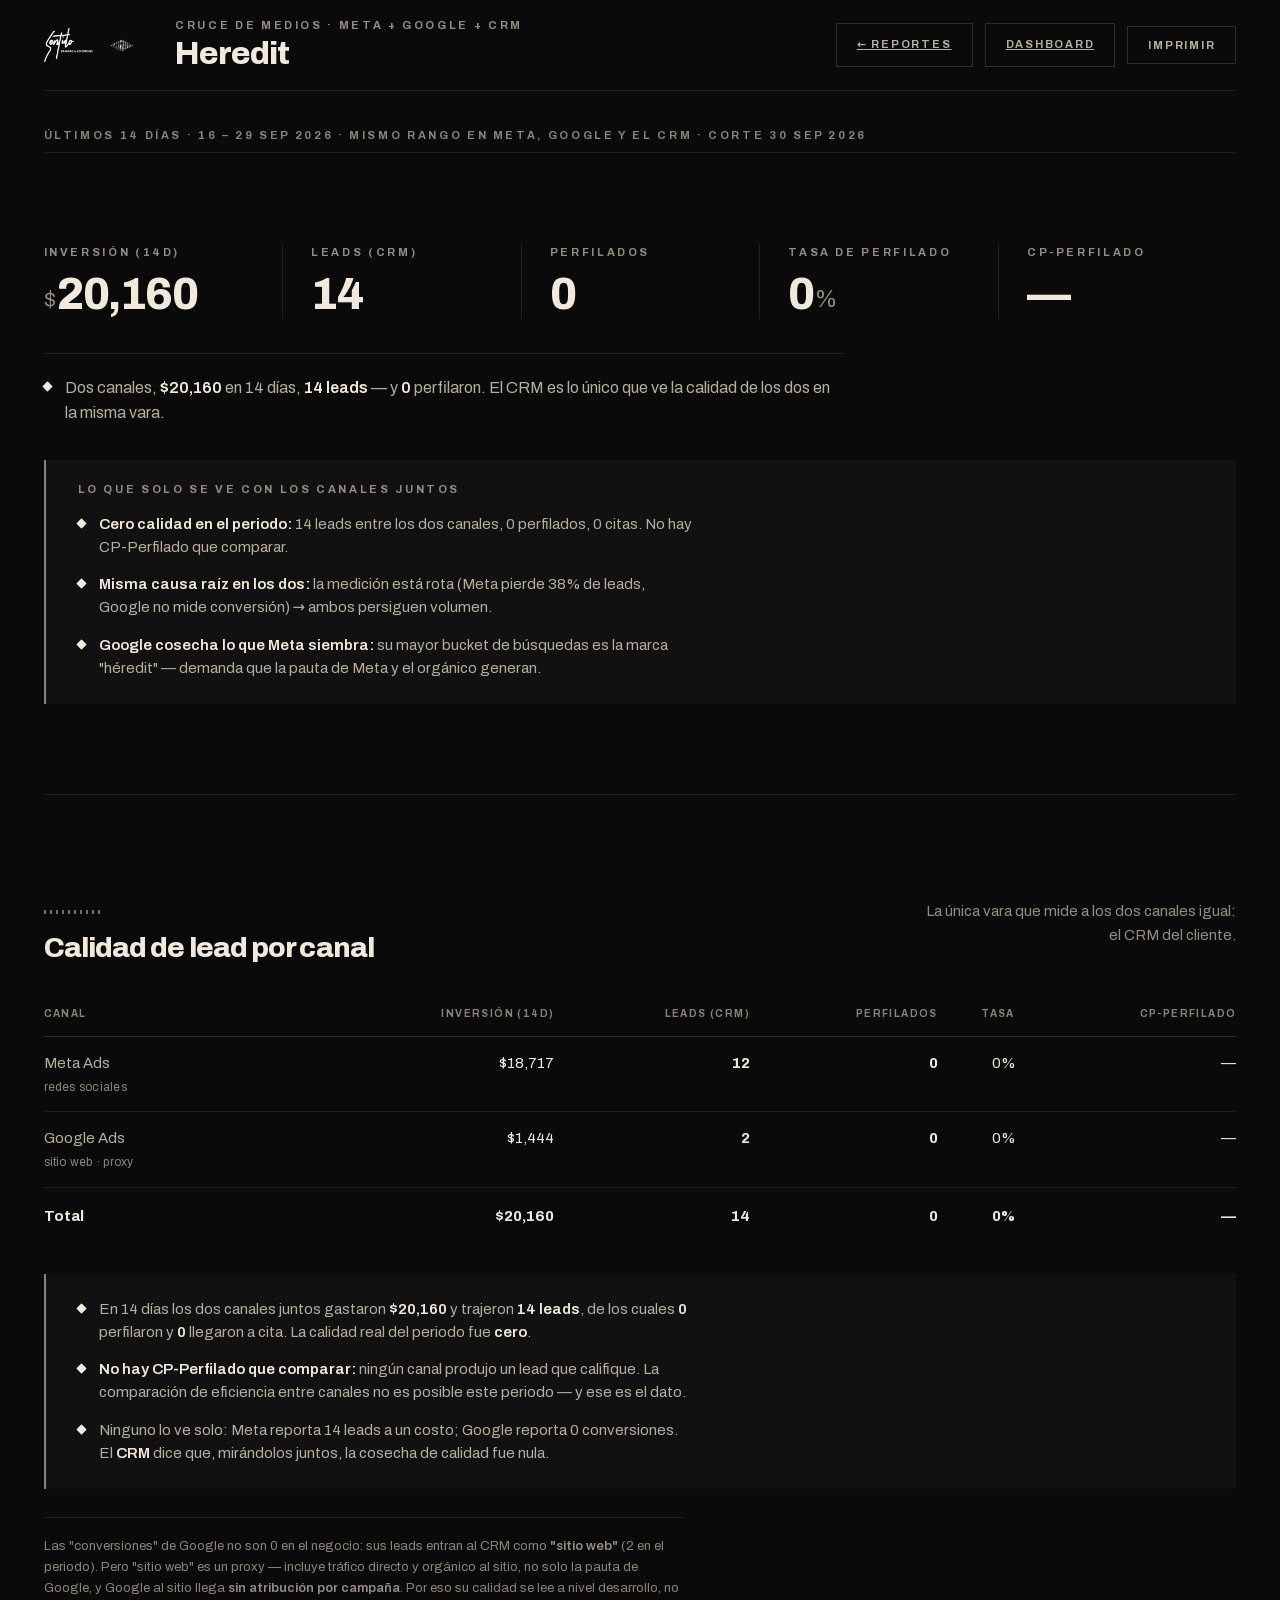
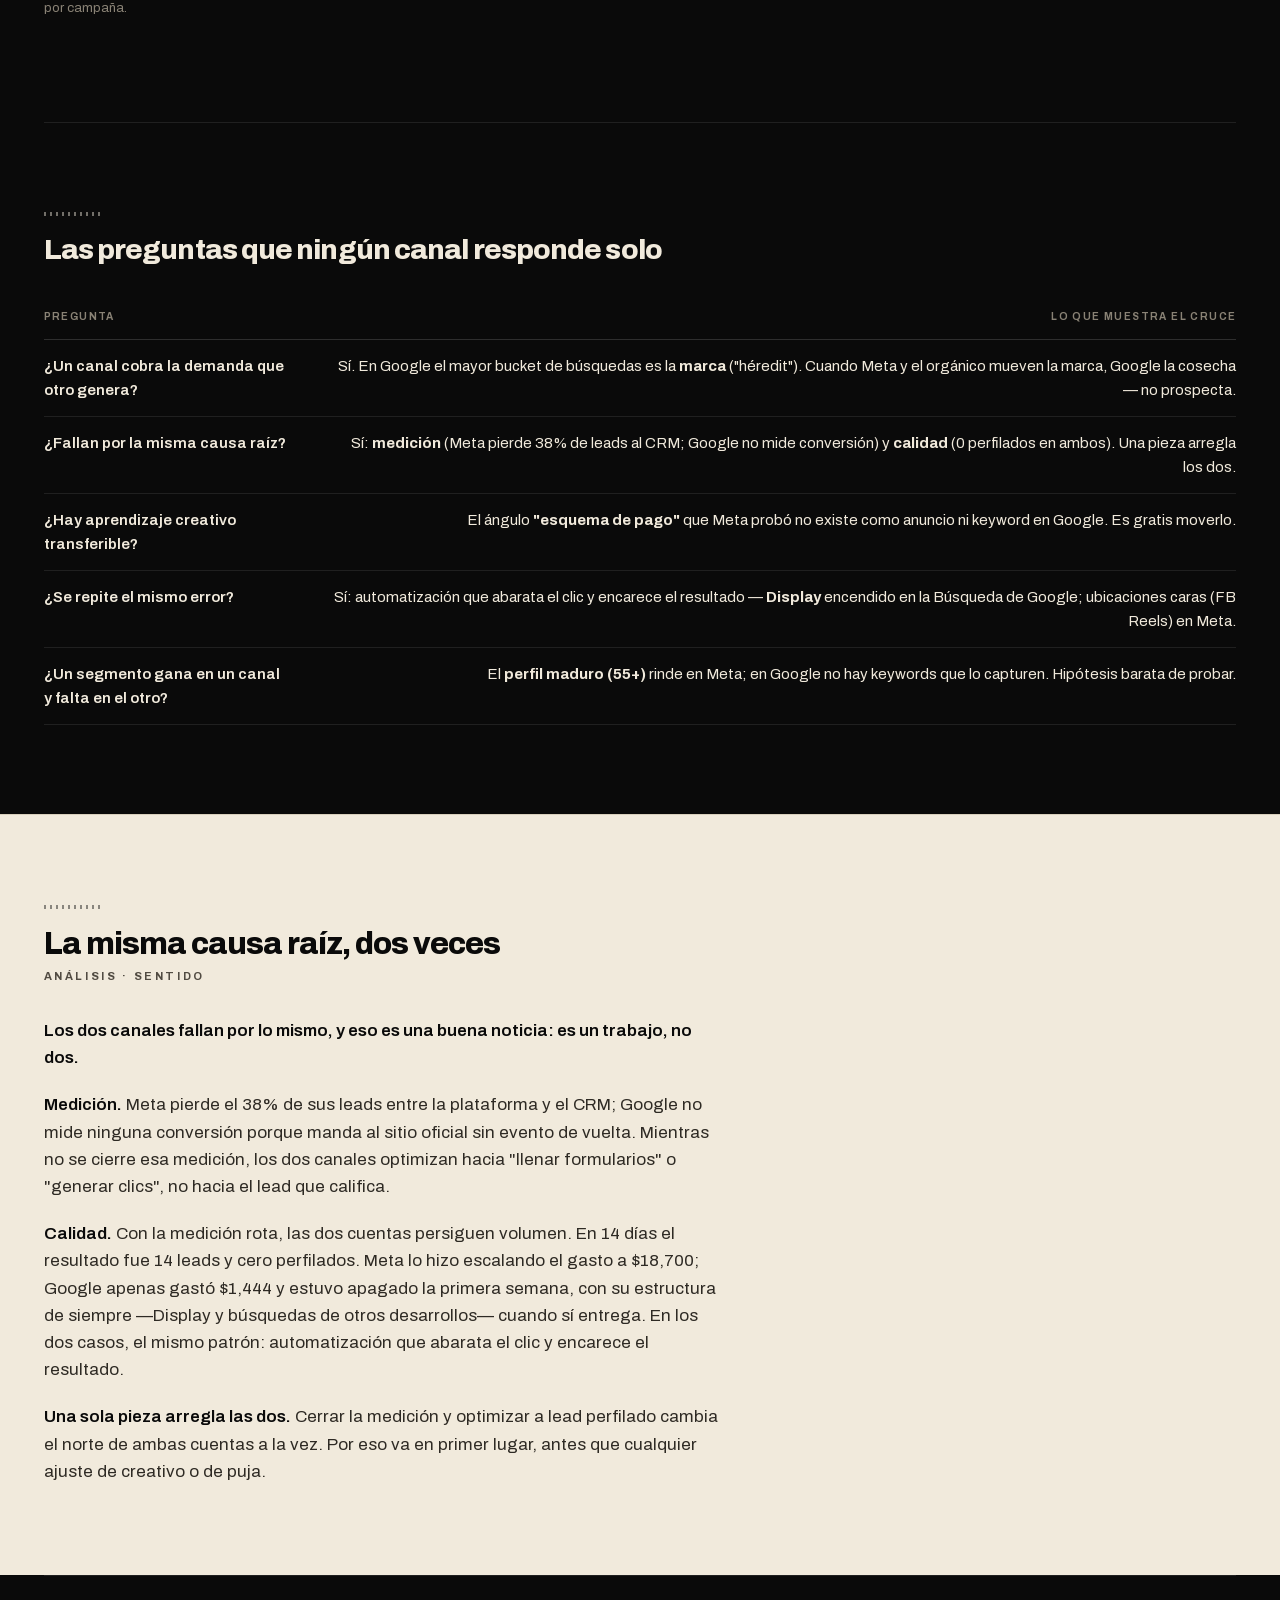
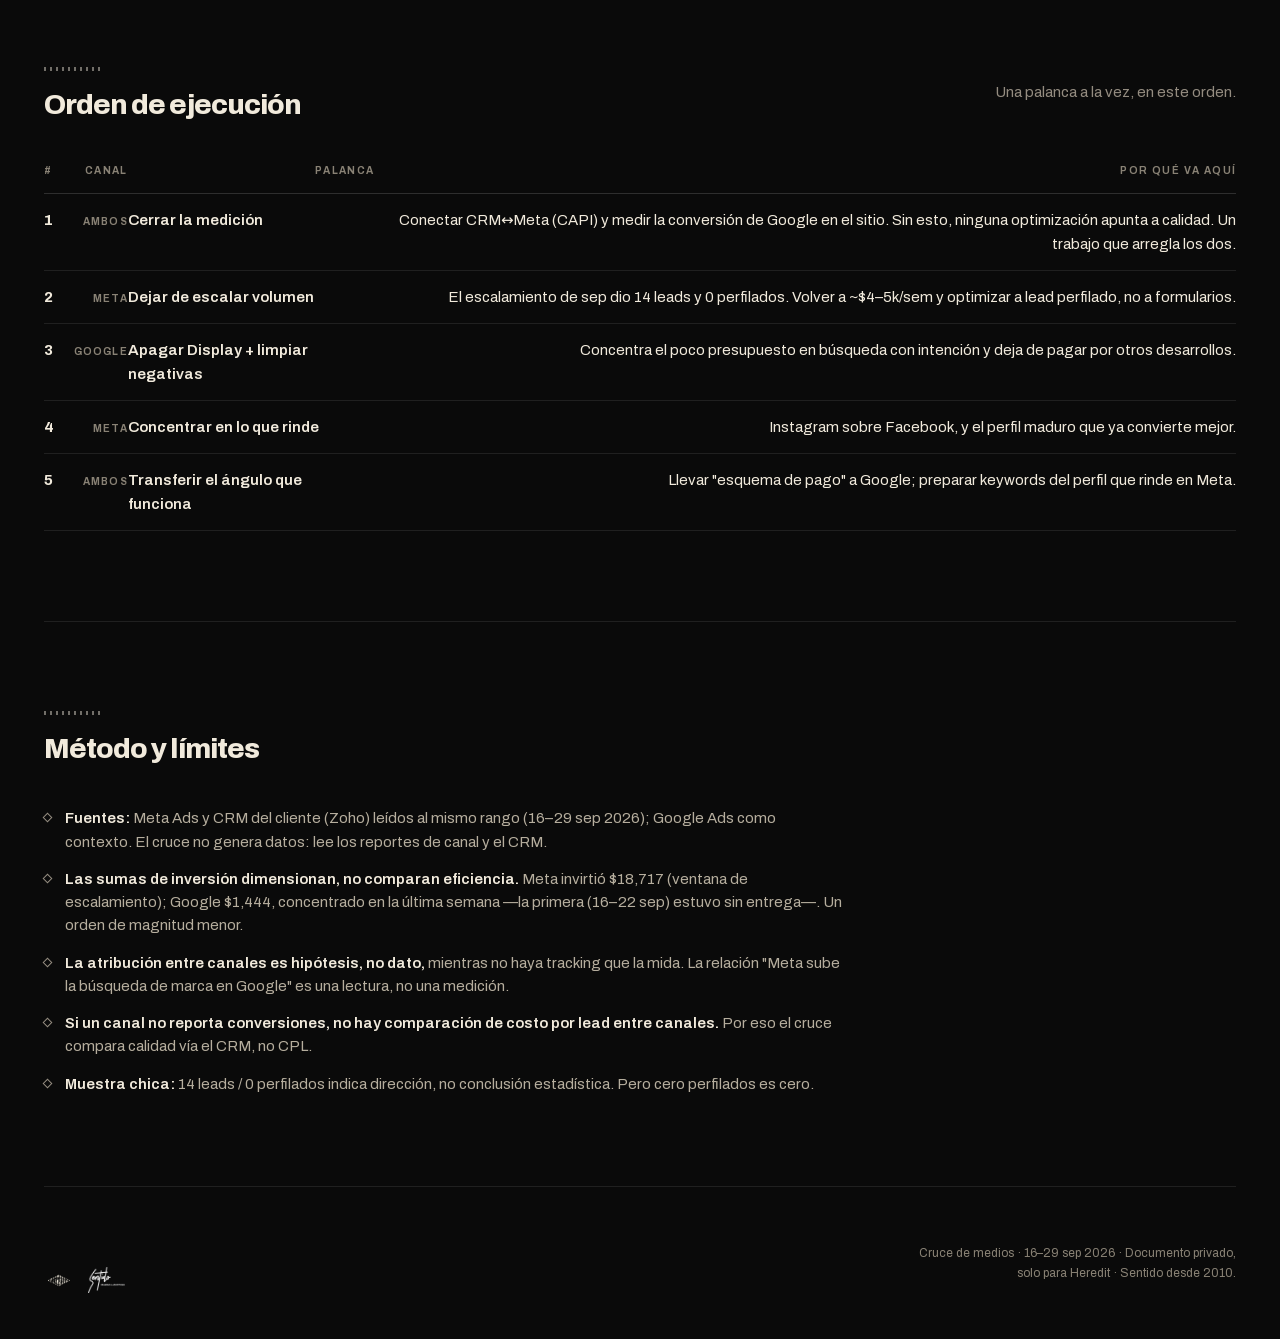
==== commit bb6a8905: "Cruce Heredit: gasto exacto de Google 14d ($1,444) + total $20,160 - Google 14d (16-29 sep) = $1,443" ====
--- a/reportes/heredit/cruce-2026-09-30/index.html
+++ b/reportes/heredit/cruce-2026-09-30/index.html
@@ -56,7 +56,7 @@
     </table>
     <div class="analisis" style="margin-top:32px">
       <ul>
-        <li><span class="rombo rombo--lleno"></span><span class="txt">En 14 días los dos canales juntos gastaron <b>~$20,000</b> y trajeron <b>14 leads</b>, de los cuales <b>0</b> perfilaron y <b>0</b> llegaron a cita. La calidad real del periodo fue <b>cero</b>.</span></li>
+        <li><span class="rombo rombo--lleno"></span><span class="txt">En 14 días los dos canales juntos gastaron <b>$20,160</b> y trajeron <b>14 leads</b>, de los cuales <b>0</b> perfilaron y <b>0</b> llegaron a cita. La calidad real del periodo fue <b>cero</b>.</span></li>
         <li><span class="rombo rombo--lleno"></span><span class="txt"><b>No hay CP-Perfilado que comparar:</b> ningún canal produjo un lead que califique. La comparación de eficiencia entre canales no es posible este periodo — y ese es el dato.</span></li>
         <li><span class="rombo rombo--lleno"></span><span class="txt">Ninguno lo ve solo: Meta reporta 14 leads a un costo; Google reporta 0 conversiones. El <b>CRM</b> dice que, mirándolos juntos, la cosecha de calidad fue nula.</span></li>
       </ul>
@@ -82,7 +82,7 @@
       <div class="firma">Análisis · Sentido</div>
       <p><span class="en">Los dos canales fallan por lo mismo, y eso es una buena noticia: es un trabajo, no dos.</span></p>
       <p><span class="en">Medición.</span> Meta pierde el 38% de sus leads entre la plataforma y el CRM; Google no mide ninguna conversión porque manda al sitio oficial sin evento de vuelta. Mientras no se cierre esa medición, los dos canales optimizan hacia "llenar formularios" o "generar clics", no hacia el lead que califica.</p>
-      <p><span class="en">Calidad.</span> Con la medición rota, las dos cuentas persiguen volumen. En 14 días el resultado fue 14 leads y cero perfilados. Meta lo hizo escalando el gasto; Google, dejando Display encendido y pagando por búsquedas de otros desarrollos. Es el mismo error —automatización que abarata el clic y encarece el resultado— en dos plataformas.</p>
+      <p><span class="en">Calidad.</span> Con la medición rota, las dos cuentas persiguen volumen. En 14 días el resultado fue 14 leads y cero perfilados. Meta lo hizo escalando el gasto a $18,700; Google apenas gastó $1,444 y estuvo apagado la primera semana, con su estructura de siempre —Display y búsquedas de otros desarrollos— cuando sí entrega. En los dos casos, el mismo patrón: automatización que abarata el clic y encarece el resultado.</p>
       <p><span class="en">Una sola pieza arregla las dos.</span> Cerrar la medición y optimizar a lead perfilado cambia el norte de ambas cuentas a la vez. Por eso va en primer lugar, antes que cualquier ajuste de creativo o de puja.</p>
     </div>
   </section>
@@ -102,7 +102,7 @@
     <div class="cab"><div><div class="pleca"></div><h3>Método y límites</h3></div></div>
     <ul class="metodo">
       <li><span class="rombo"></span><span><b>Fuentes:</b> Meta Ads y CRM del cliente (Zoho) leídos al mismo rango (16–29 sep 2026); Google Ads como contexto. El cruce no genera datos: lee los reportes de canal y el CRM.</span></li>
-      <li><span class="rombo"></span><span><b>Las sumas de inversión dimensionan, no comparan eficiencia.</b> Meta invirtió $18,717 en su ventana de escalamiento; Google opera con presupuesto limitado ($100/día), un orden de magnitud menor.</span></li>
+      <li><span class="rombo"></span><span><b>Las sumas de inversión dimensionan, no comparan eficiencia.</b> Meta invirtió $18,717 (ventana de escalamiento); Google $1,444, concentrado en la última semana —la primera (16–22 sep) estuvo sin entrega—. Un orden de magnitud menor.</span></li>
       <li><span class="rombo"></span><span><b>La atribución entre canales es hipótesis, no dato,</b> mientras no haya tracking que la mida. La relación "Meta sube la búsqueda de marca en Google" es una lectura, no una medición.</span></li>
       <li><span class="rombo"></span><span><b>Si un canal no reporta conversiones, no hay comparación de costo por lead entre canales.</b> Por eso el cruce compara calidad vía el CRM, no CPL.</span></li>
       <li><span class="rombo"></span><span><b>Muestra chica:</b> 14 leads / 0 perfilados indica dirección, no conclusión estadística. Pero cero perfilados es cero.</span></li>
@@ -123,7 +123,7 @@
 const money = v => '<span class="cur">$</span>'+esMX(Math.round(v));
 
 const KPIS=[
-  {r:'Inversión (14d)', v:'~<span class="cur">$</span>20,000'},
+  {r:'Inversión (14d)', v:'<span class="cur">$</span>20,160'},
   {r:'Leads (CRM)', v:'14'},
   {r:'Perfilados', v:'0'},
   {r:'Tasa de perfilado', v:'0<span class="cur" style="margin-left:.06em">%</span>'},
@@ -132,7 +132,7 @@
 document.getElementById('kpis').innerHTML = KPIS.map(k=>
   `<div class="kpi"><div class="rotulo">${k.r}</div><div class="cifra num">${k.v}</div></div>`).join('');
 document.getElementById('headline').innerHTML =
-  'Dos canales, ~<b>$20,000</b> en 14 días, <b>14 leads</b> — y <b>0</b> perfilaron. El CRM es lo único que ve la calidad de los dos en la misma vara.';
+  'Dos canales, <b>$20,160</b> en 14 días, <b>14 leads</b> — y <b>0</b> perfilaron. El CRM es lo único que ve la calidad de los dos en la misma vara.';
 
 document.getElementById('hallazgos').innerHTML = [
   '<b>Cero calidad en el periodo:</b> 14 leads entre los dos canales, 0 perfilados, 0 citas. No hay CP-Perfilado que comparar.',
@@ -143,8 +143,8 @@
 // Calidad por canal
 const CAL=[
   {c:'Meta Ads', sub:'redes sociales', inv:'<span class="cur">$</span>18,717', leads:'12', perf:'0', tasa:'0%', cpp:'—'},
-  {c:'Google Ads', sub:'sitio web · proxy', inv:'$100/día límite', leads:'2', perf:'0', tasa:'0%', cpp:'—'},
-  {c:'Total', sub:'', inv:'~$20,000', leads:'14', perf:'0', tasa:'0%', cpp:'—', total:true},
+  {c:'Google Ads', sub:'sitio web · proxy', inv:'<span class="cur">$</span>1,444', leads:'2', perf:'0', tasa:'0%', cpp:'—'},
+  {c:'Total', sub:'', inv:'<span class="cur">$</span>20,160', leads:'14', perf:'0', tasa:'0%', cpp:'—', total:true},
 ];
 document.getElementById('calidad').innerHTML = CAL.map(r=>
   `<tr${r.total?' class="total"':''}><td>${r.c}${r.sub?'<span class="sub">'+r.sub+'</span>':''}</td>
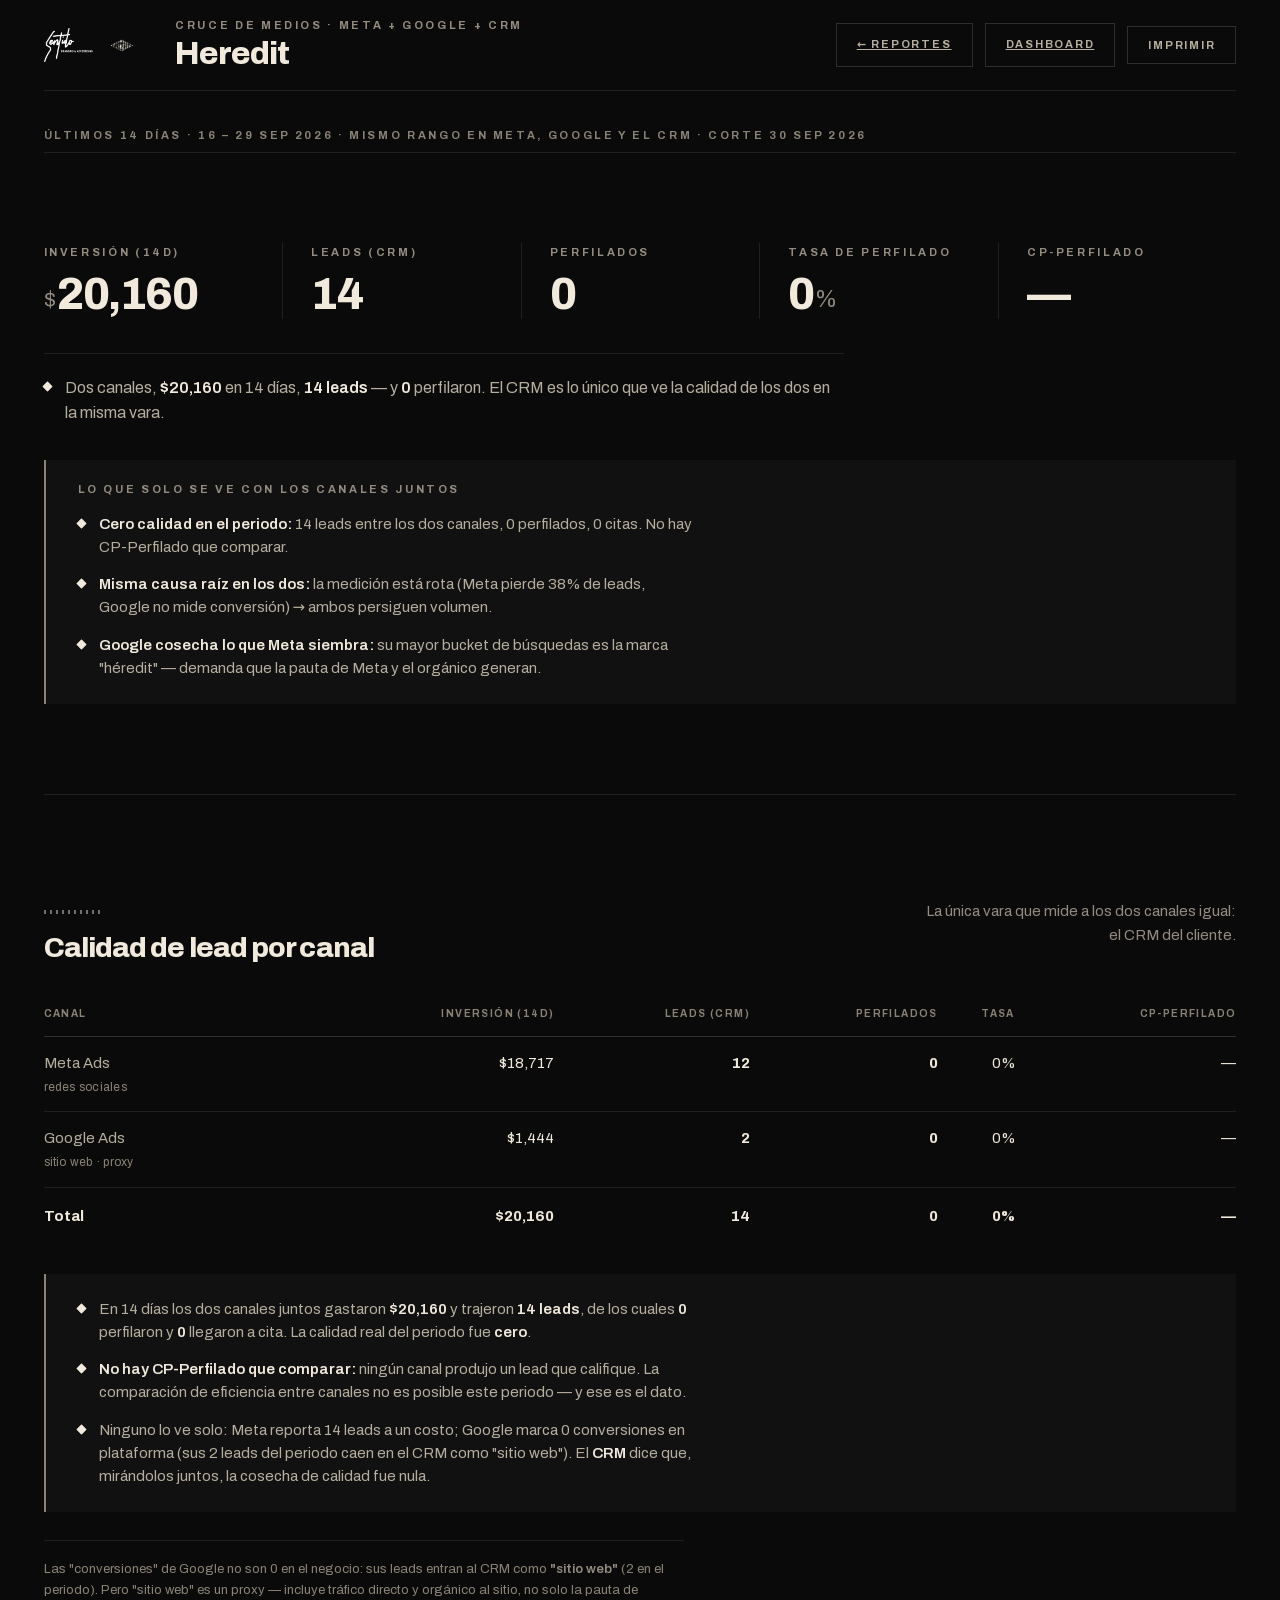
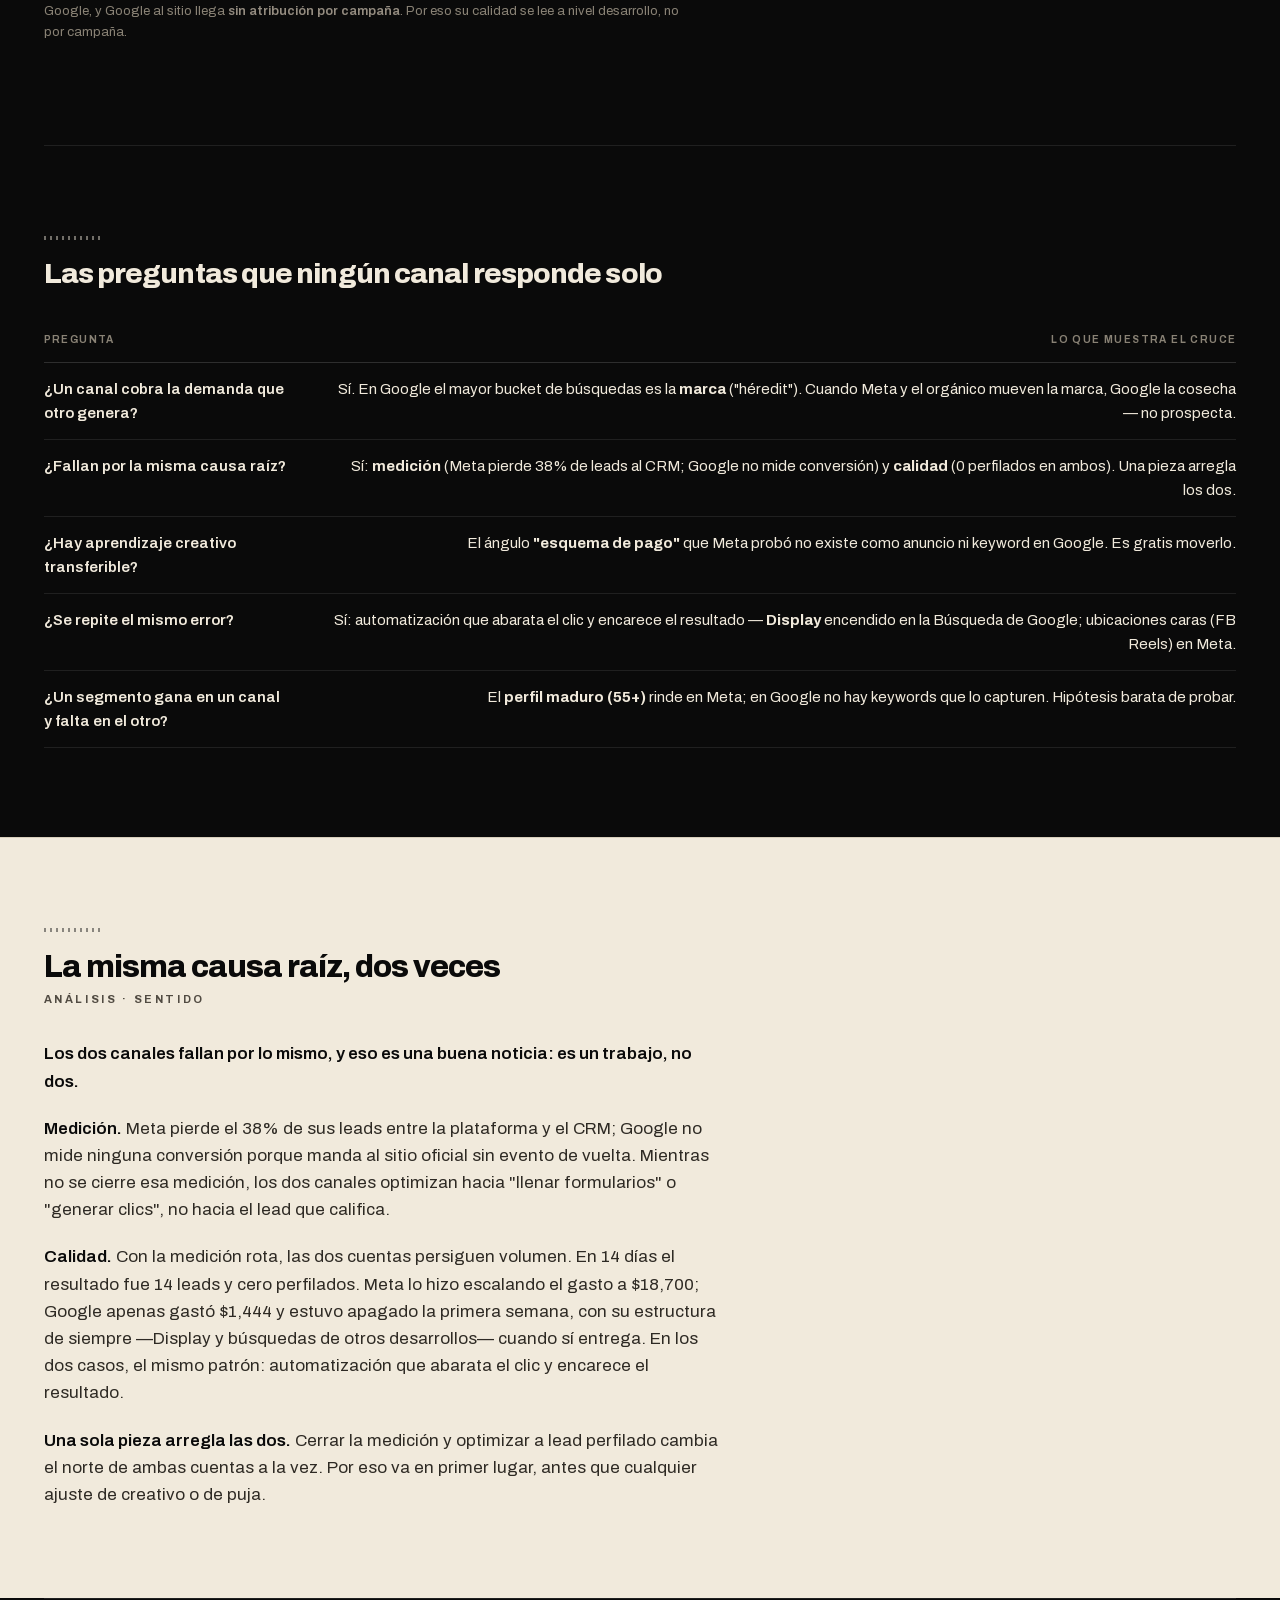
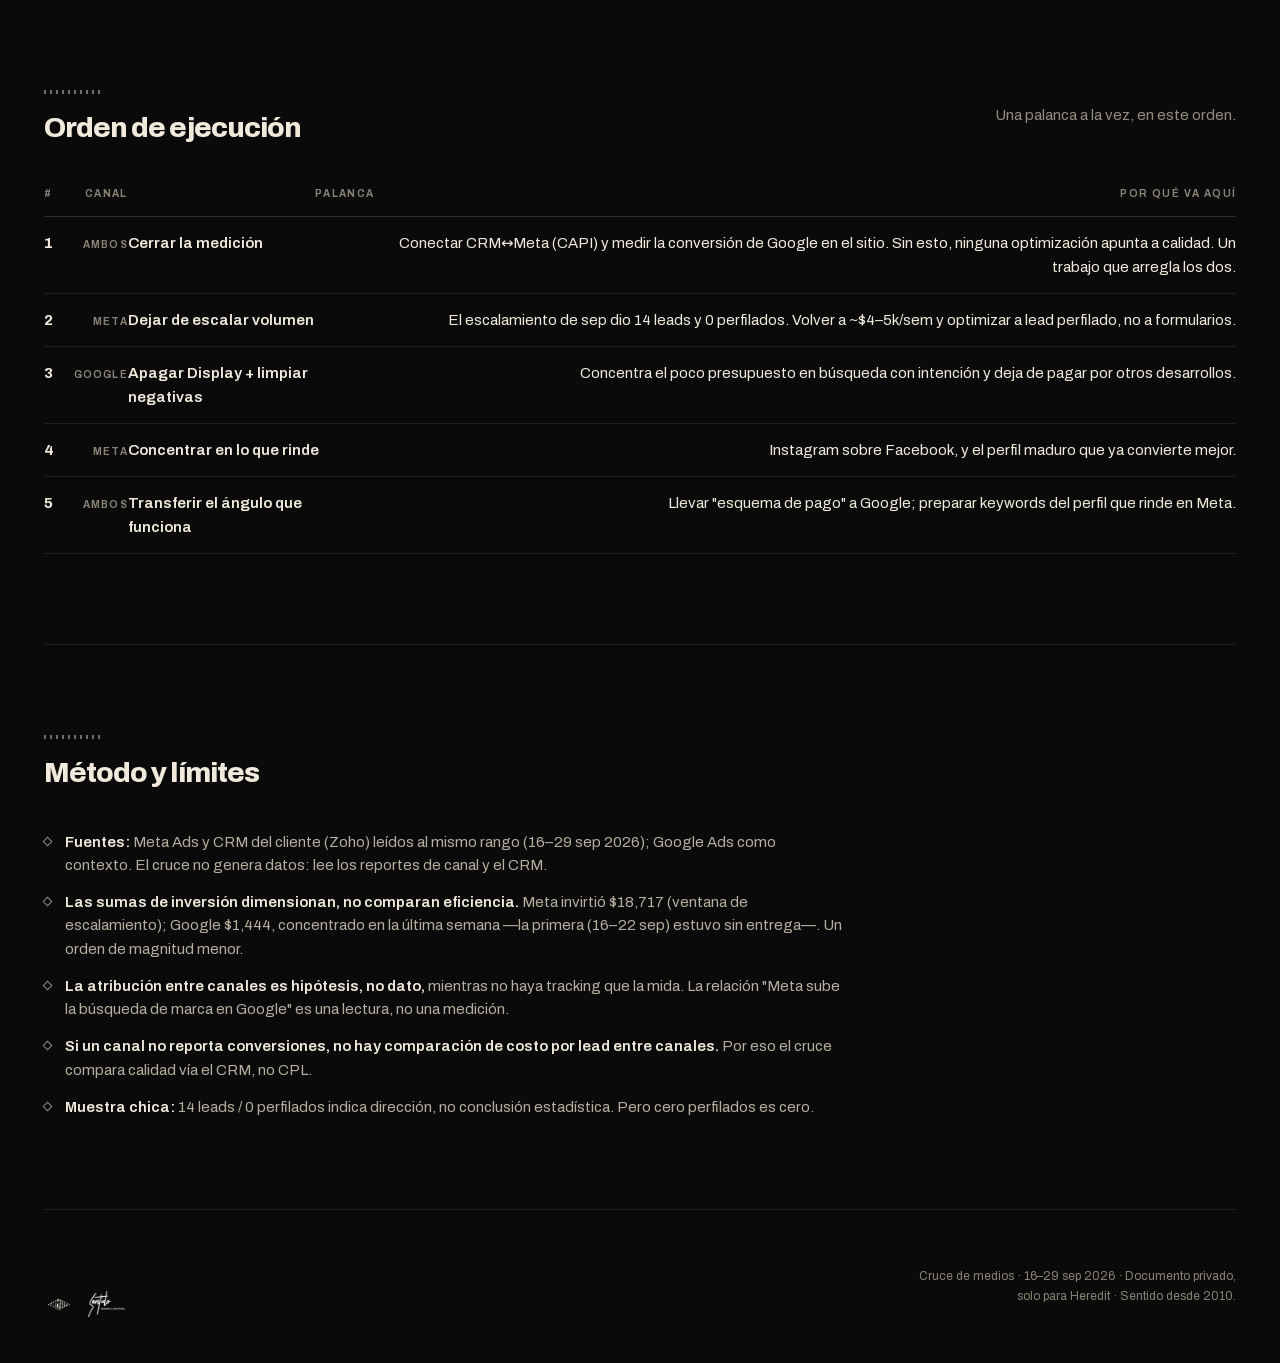
==== commit 86cb23bd: "Google/cruce Heredit: los leads de Google = leads de 'sitio web' en el CRM (no 0) - Google 21 may-30" ====
--- a/reportes/heredit/cruce-2026-09-30/index.html
+++ b/reportes/heredit/cruce-2026-09-30/index.html
@@ -58,7 +58,7 @@
       <ul>
         <li><span class="rombo rombo--lleno"></span><span class="txt">En 14 días los dos canales juntos gastaron <b>$20,160</b> y trajeron <b>14 leads</b>, de los cuales <b>0</b> perfilaron y <b>0</b> llegaron a cita. La calidad real del periodo fue <b>cero</b>.</span></li>
         <li><span class="rombo rombo--lleno"></span><span class="txt"><b>No hay CP-Perfilado que comparar:</b> ningún canal produjo un lead que califique. La comparación de eficiencia entre canales no es posible este periodo — y ese es el dato.</span></li>
-        <li><span class="rombo rombo--lleno"></span><span class="txt">Ninguno lo ve solo: Meta reporta 14 leads a un costo; Google reporta 0 conversiones. El <b>CRM</b> dice que, mirándolos juntos, la cosecha de calidad fue nula.</span></li>
+        <li><span class="rombo rombo--lleno"></span><span class="txt">Ninguno lo ve solo: Meta reporta 14 leads a un costo; Google marca 0 conversiones en plataforma (sus 2 leads del periodo caen en el CRM como "sitio web"). El <b>CRM</b> dice que, mirándolos juntos, la cosecha de calidad fue nula.</span></li>
       </ul>
     </div>
     <p class="fuente-nota">Las "conversiones" de Google no son 0 en el negocio: sus leads entran al CRM como
